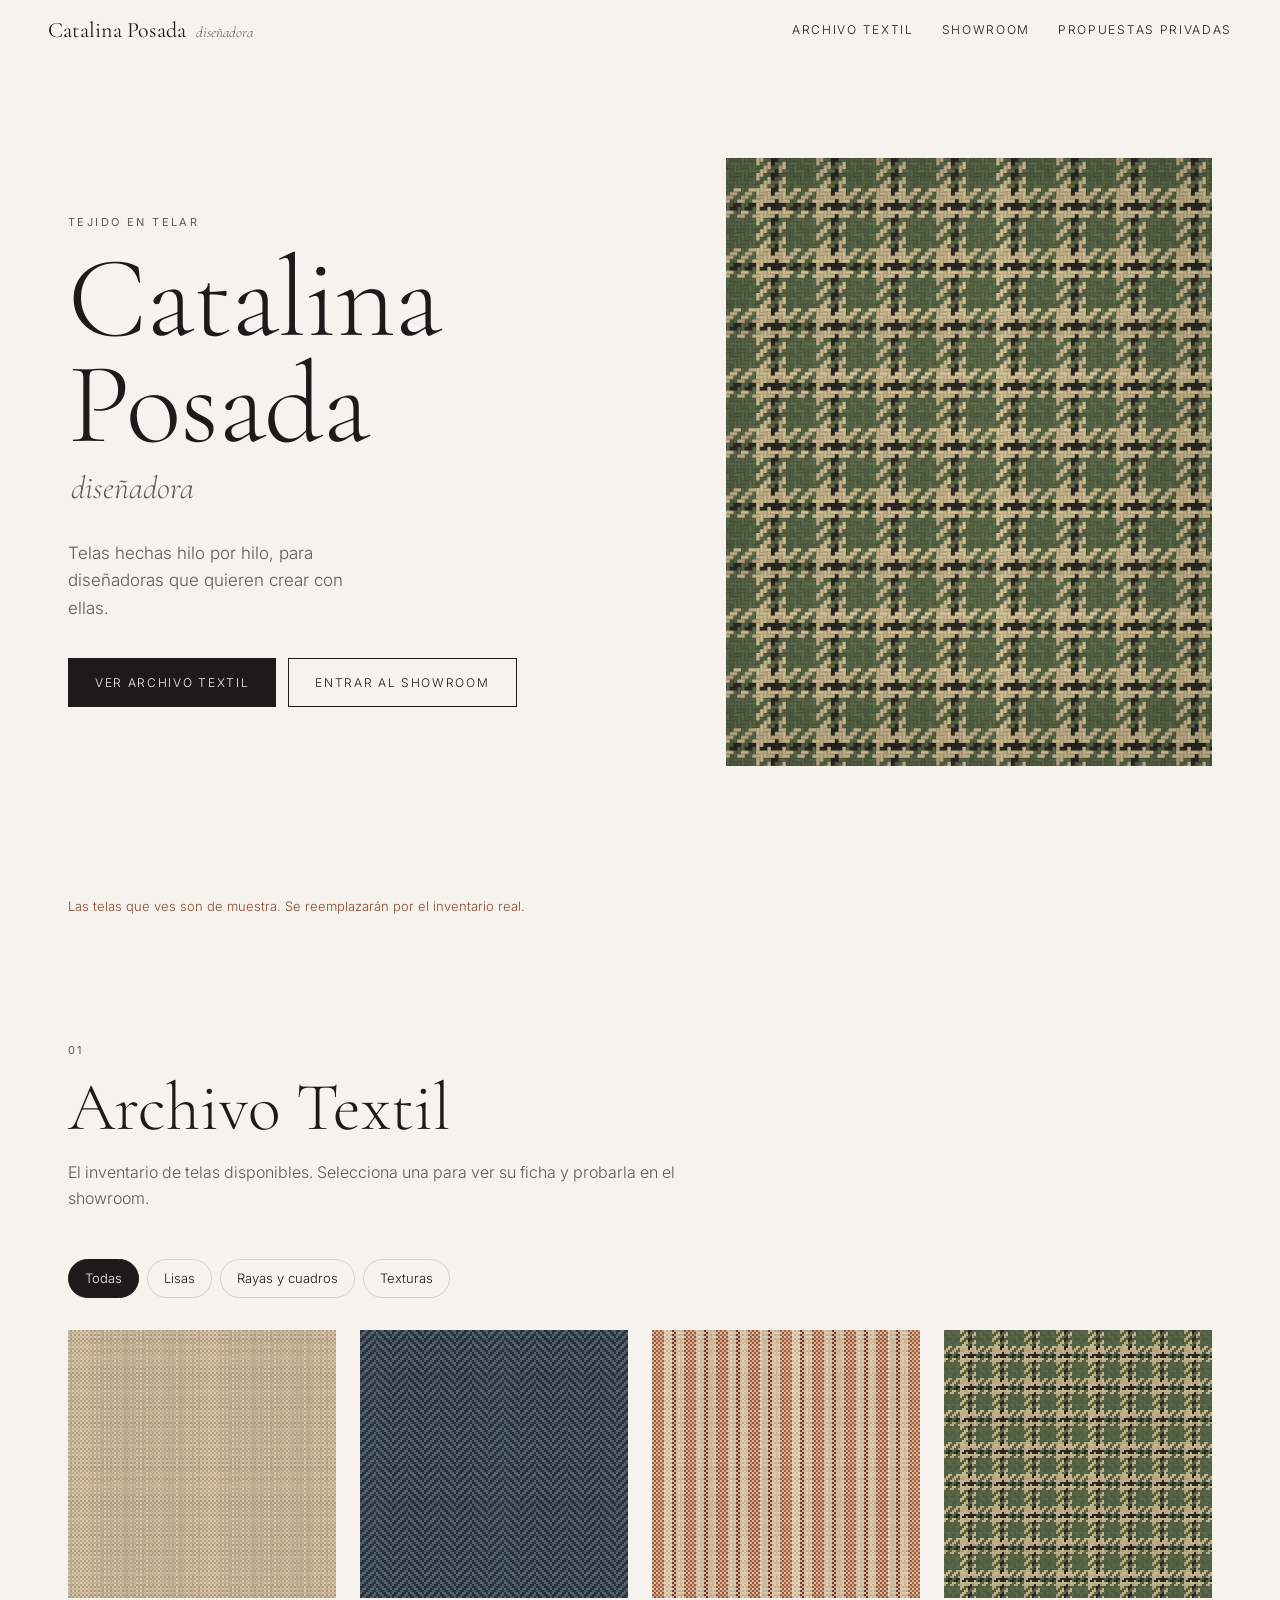
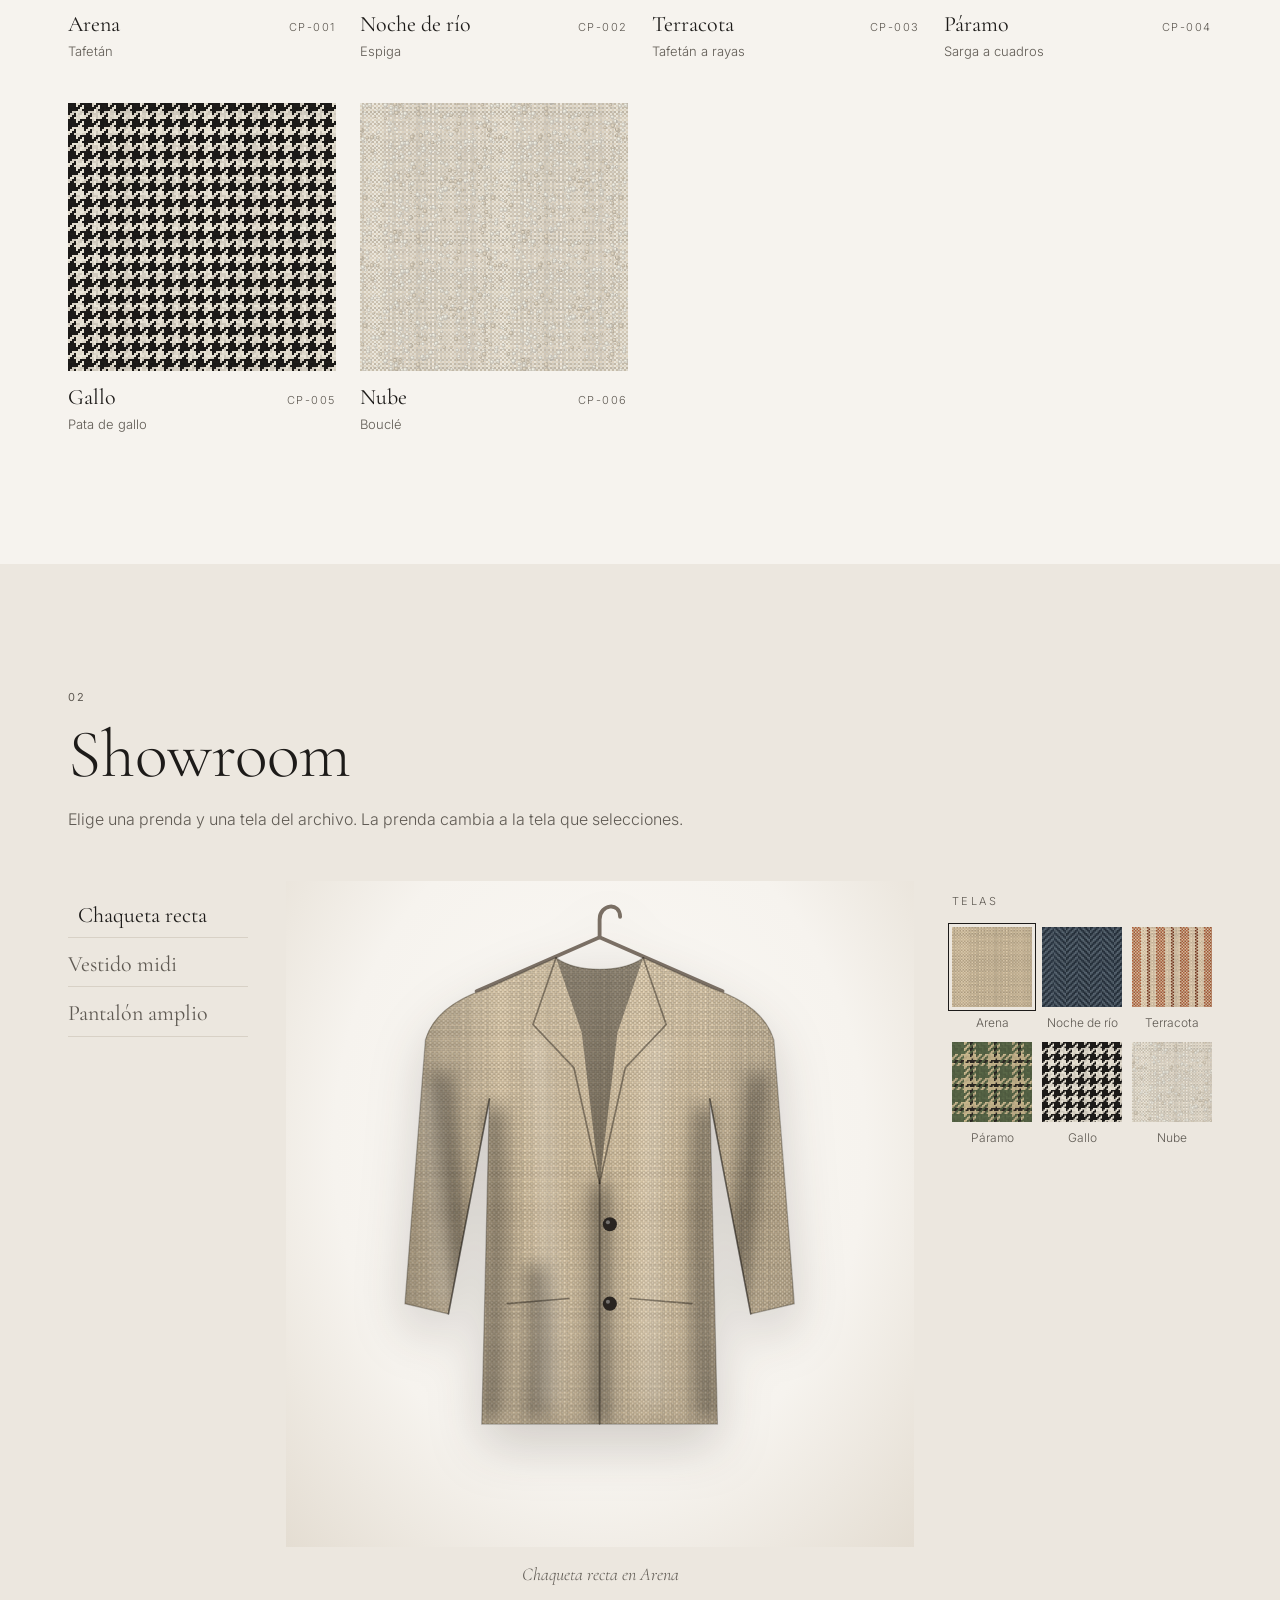
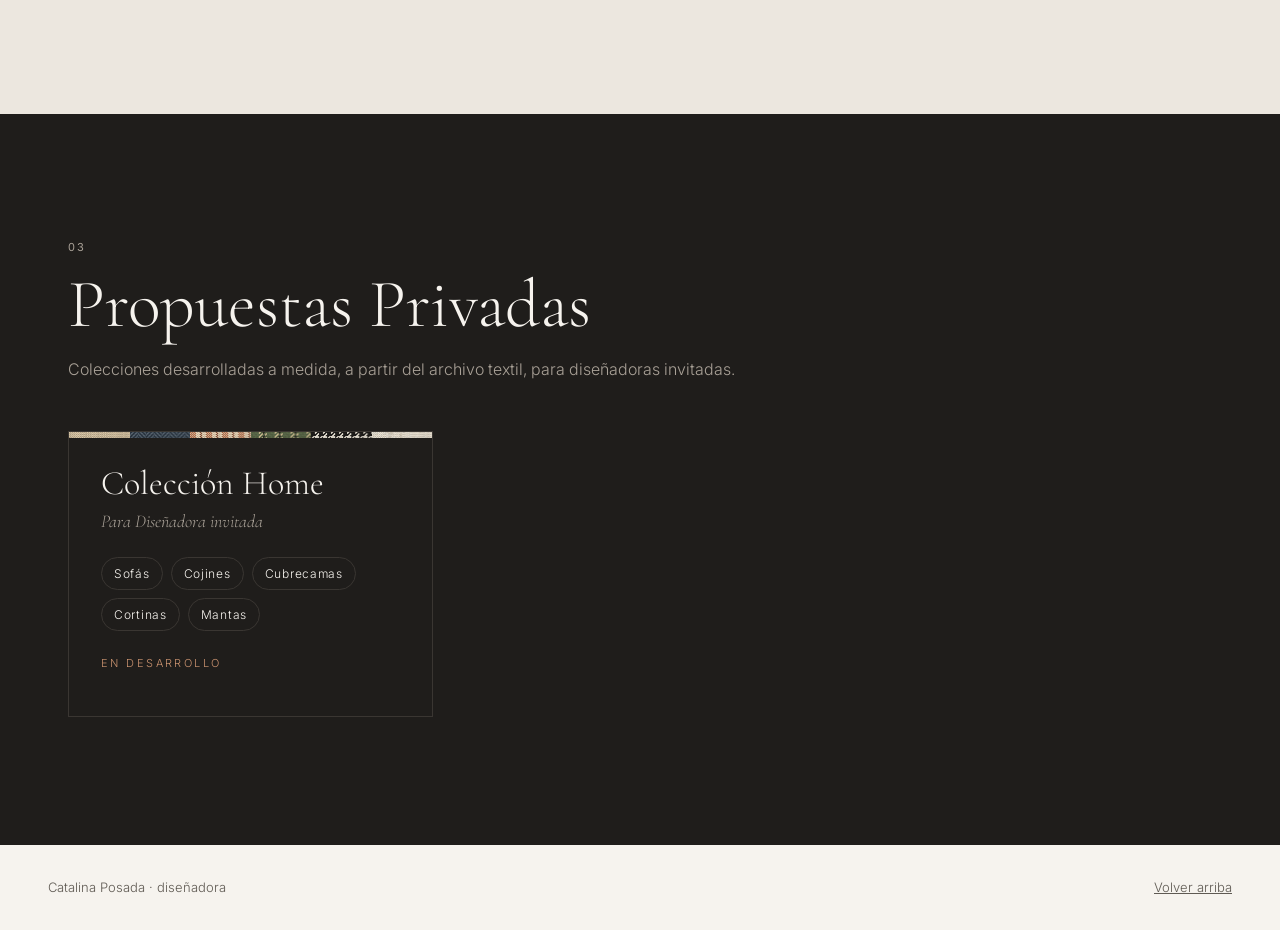
==== catalina-posada/index.html @ b1c2576d "Add Catalina Posada mini site: textile archive, showroom, private proposals Static site published on" ====
<!doctype html>
<html lang="es">
<head>
  <meta charset="utf-8">
  <meta name="viewport" content="width=device-width, initial-scale=1">
  <title>Catalina Posada · diseñadora</title>
  <meta name="description" content="Catalina Posada, diseñadora. Telas tejidas en telar: archivo textil, showroom y propuestas privadas.">
  <link rel="preconnect" href="https://fonts.googleapis.com">
  <link rel="preconnect" href="https://fonts.gstatic.com" crossorigin>
  <link href="https://fonts.googleapis.com/css2?family=Cormorant+Garamond:ital,wght@0,300;0,400;0,500;1,300;1,400&family=Inter:wght@300;400;500&display=swap" rel="stylesheet">
  <link rel="stylesheet" href="css/styles.css">
</head>
<body>

  <header class="top">
    <a class="marca" href="#inicio" aria-label="Catalina Posada, inicio">
      <span class="marca-nombre">Catalina Posada</span>
      <span class="marca-rol">diseñadora</span>
    </a>
    <nav class="menu" aria-label="Secciones">
      <a href="#archivo">Archivo Textil</a>
      <a href="#showroom">Showroom</a>
      <a href="#propuestas">Propuestas Privadas</a>
    </nav>
  </header>

  <main>
    <section id="inicio" class="hero">
      <div class="hero-texto">
        <p class="eyebrow">Tejido en telar</p>
        <h1>Catalina Posada</h1>
        <p class="hero-rol">diseñadora</p>
        <p class="hero-lead">Telas hechas hilo por hilo, para diseñadoras que quieren crear con ellas.</p>
        <div class="hero-acciones">
          <a class="btn" href="#archivo">Ver Archivo Textil</a>
          <a class="btn btn-linea" href="#showroom">Entrar al Showroom</a>
        </div>
      </div>
      <div class="hero-tela" aria-hidden="true"></div>
    </section>

    <div class="aviso" id="aviso-muestra" hidden>
      Las telas que ves son de muestra. Se reemplazarán por el inventario real.
    </div>

    <section id="archivo" class="seccion">
      <div class="seccion-cabecera revelar">
        <p class="eyebrow">01</p>
        <h2>Archivo Textil</h2>
        <p class="seccion-intro">El inventario de telas disponibles. Selecciona una para ver su ficha y probarla en el showroom.</p>
      </div>
      <div class="filtros" role="group" aria-label="Filtrar telas" id="filtros"></div>
      <ul class="grid-telas" id="grid-telas"></ul>
    </section>

    <section id="showroom" class="seccion showroom">
      <div class="seccion-cabecera revelar">
        <p class="eyebrow">02</p>
        <h2>Showroom</h2>
        <p class="seccion-intro">Elige una prenda y una tela del archivo. La prenda cambia a la tela que selecciones.</p>
      </div>
      <div class="sala">
        <div class="sala-prendas" role="tablist" aria-label="Prendas" id="sala-prendas"></div>
        <figure class="sala-escenario">
          <div class="escenario" id="escenario"></div>
          <figcaption id="escenario-pie"></figcaption>
        </figure>
        <div class="sala-telas">
          <p class="sala-titulo">Telas</p>
          <div class="muestrario" role="radiogroup" aria-label="Telas" id="muestrario"></div>
        </div>
      </div>
    </section>

    <section id="propuestas" class="seccion propuestas">
      <div class="seccion-cabecera revelar">
        <p class="eyebrow">03</p>
        <h2>Propuestas Privadas</h2>
        <p class="seccion-intro">Colecciones desarrolladas a medida, a partir del archivo textil, para diseñadoras invitadas.</p>
      </div>
      <div class="grid-propuestas" id="grid-propuestas"></div>
    </section>
  </main>

  <footer class="pie">
    <span>Catalina Posada · diseñadora</span>
    <a href="#inicio">Volver arriba</a>
  </footer>

  <dialog class="ficha" id="ficha" aria-labelledby="ficha-nombre">
    <button class="ficha-cerrar" type="button" aria-label="Cerrar">&times;</button>
    <div class="ficha-tela" id="ficha-tela"></div>
    <div class="ficha-datos">
      <p class="eyebrow" id="ficha-ref"></p>
      <h3 id="ficha-nombre"></h3>
      <dl id="ficha-lista"></dl>
      <button class="btn" type="button" id="ficha-probar">Probar en el showroom</button>
    </div>
  </dialog>

  <script src="js/data.js"></script>
  <script src="js/textures.js"></script>
  <script src="js/garments.js"></script>
  <script src="js/app.js"></script>
</body>
</html>
---- catalina-posada/css/styles.css ----
:root {
  --papel: #f6f3ee;
  --papel-2: #ece7df;
  --tinta: #1d1b19;
  --tinta-2: #5f5a53;
  --linea: #d8d1c6;
  --acento: #8a4b2f;
  --noche: #1f1d1b;
  --serif: "Cormorant Garamond", Georgia, serif;
  --sans: "Inter", system-ui, -apple-system, sans-serif;
  --ancho: 1240px;
  --gutter: clamp(16px, 4vw, 48px);
  --ease: cubic-bezier(.2, .7, .2, 1);
}

* { box-sizing: border-box; }
html { scroll-behavior: smooth; scroll-padding-top: 72px; }
body {
  margin: 0;
  background: var(--papel);
  color: var(--tinta);
  font: 300 16px/1.6 var(--sans);
  -webkit-font-smoothing: antialiased;
}
img { max-width: 100%; display: block; }
a { color: inherit; }
button { font: inherit; color: inherit; }

.eyebrow {
  font: 400 11px/1 var(--sans);
  letter-spacing: .22em;
  text-transform: uppercase;
  color: var(--tinta-2);
  margin: 0 0 18px;
}

/* Cabecera */
.top {
  position: sticky; top: 0; z-index: 20;
  display: flex; align-items: center; justify-content: space-between; gap: 24px;
  padding: 16px var(--gutter);
  background: color-mix(in srgb, var(--papel) 88%, transparent);
  backdrop-filter: blur(10px);
  border-bottom: 1px solid transparent;
  transition: border-color .3s;
}
.top.con-borde { border-bottom-color: var(--linea); }
.marca { text-decoration: none; display: flex; align-items: baseline; gap: 10px; }
.marca-nombre { font: 400 22px/1 var(--serif); letter-spacing: .01em; }
.marca-rol { font: italic 300 15px/1 var(--serif); color: var(--tinta-2); }
.menu { display: flex; gap: 28px; }
.menu a {
  text-decoration: none; font-size: 12px; letter-spacing: .14em; text-transform: uppercase;
  position: relative; padding: 4px 0;
}
.menu a::after {
  content: ""; position: absolute; left: 0; right: 100%; bottom: 0; height: 1px;
  background: currentColor; transition: right .35s var(--ease);
}
.menu a:hover::after, .menu a.activo::after { right: 0; }

/* Portada */
.hero {
  max-width: var(--ancho); margin: 0 auto;
  min-height: calc(100vh - 64px);
  display: grid; grid-template-columns: 1.1fr .9fr; gap: clamp(24px, 5vw, 80px);
  align-items: center;
  padding: 48px var(--gutter) 80px;
}
.hero h1 {
  font: 300 clamp(56px, 9vw, 128px)/.92 var(--serif);
  letter-spacing: -.01em;
  margin: 0;
}
.hero-rol {
  font: italic 300 clamp(22px, 2.6vw, 32px)/1 var(--serif);
  color: var(--tinta-2);
  margin: 14px 0 0 .1em;
}
.hero-lead { max-width: 30ch; margin: 36px 0 0; color: var(--tinta-2); font-size: 17px; }
.hero-acciones { display: flex; flex-wrap: wrap; gap: 12px; margin-top: 36px; }
.hero-tela {
  aspect-ratio: 4 / 5; width: 100%;
  background-size: 240px; background-repeat: repeat;
  animation: deslizar 60s linear infinite;
  box-shadow: inset 0 0 120px rgba(0,0,0,.18);
}
@keyframes deslizar { to { background-position: 240px 960px; } }

.btn {
  display: inline-flex; align-items: center; justify-content: center;
  padding: 14px 26px; border: 1px solid var(--tinta); background: var(--tinta); color: var(--papel);
  font-size: 12px; letter-spacing: .14em; text-transform: uppercase; text-decoration: none;
  cursor: pointer; transition: background .25s, color .25s;
}
.btn:hover { background: transparent; color: var(--tinta); }
.btn-linea { background: transparent; color: var(--tinta); }
.btn-linea:hover { background: var(--tinta); color: var(--papel); }

.aviso {
  max-width: var(--ancho); margin: 0 auto; padding: 0 var(--gutter);
  font-size: 13px; color: var(--acento);
}

/* Secciones */
.seccion { max-width: var(--ancho); margin: 0 auto; padding: clamp(72px, 10vw, 128px) var(--gutter); }
.seccion-cabecera { max-width: 620px; margin-bottom: 48px; }
.seccion h2 { font: 300 clamp(40px, 5.5vw, 68px)/1 var(--serif); margin: 0; }
.seccion-intro { color: var(--tinta-2); margin: 18px 0 0; }

/* Archivo textil */
.filtros { display: flex; flex-wrap: wrap; gap: 8px; margin-bottom: 32px; }
.chip {
  border: 1px solid var(--linea); background: transparent; padding: 8px 16px; border-radius: 999px;
  font-size: 13px; cursor: pointer; transition: border-color .2s, background .2s, color .2s;
}
.chip:hover { border-color: var(--tinta); }
.chip[aria-pressed="true"] { background: var(--tinta); border-color: var(--tinta); color: var(--papel); }

.grid-telas {
  list-style: none; margin: 0; padding: 0;
  display: grid; grid-template-columns: repeat(auto-fill, minmax(220px, 1fr)); gap: 40px 24px;
}
.tela-card { cursor: pointer; background: none; border: 0; padding: 0; text-align: left; width: 100%; }
.tela-muestra {
  aspect-ratio: 1; overflow: hidden; position: relative; background: var(--papel-2);
}
.tela-muestra span {
  position: absolute; inset: 0; background-size: 128px; background-repeat: repeat;
  transition: transform .9s var(--ease);
}
.tela-card:hover .tela-muestra span, .tela-card:focus-visible .tela-muestra span { transform: scale(1.12); }
.tela-info { display: flex; justify-content: space-between; align-items: baseline; margin-top: 14px; gap: 8px; }
.tela-nombre { font: 400 22px/1.1 var(--serif); }
.tela-ref { font-size: 11px; letter-spacing: .14em; color: var(--tinta-2); }
.tela-ligamento { font-size: 13px; color: var(--tinta-2); margin-top: 4px; }
.grid-telas li { transition: opacity .35s, transform .35s var(--ease); }
.grid-telas li.oculta { display: none; }

/* Showroom */
.showroom { max-width: none; background: var(--papel-2); }
.showroom > * { max-width: calc(var(--ancho) - 2 * var(--gutter)); margin-left: auto; margin-right: auto; }
.sala {
  display: grid; grid-template-columns: 180px 1fr 260px; gap: clamp(20px, 3vw, 48px); align-items: start;
}
.sala-prendas { display: flex; flex-direction: column; gap: 4px; padding-top: 12px; }
.prenda-tab {
  background: none; border: 0; text-align: left; cursor: pointer; padding: 10px 0;
  font: 400 22px/1.1 var(--serif); color: var(--tinta-2); transition: color .2s, padding .3s var(--ease);
  border-bottom: 1px solid var(--linea);
}
.prenda-tab:hover { color: var(--tinta); }
.prenda-tab[aria-selected="true"] { color: var(--tinta); padding-left: 10px; }

.sala-escenario { margin: 0; }
.escenario {
  position: relative; aspect-ratio: 400 / 520; width: 100%; max-height: 74vh;
  margin: 0 auto;
  background: radial-gradient(ellipse at 50% 40%, #fbf9f5 0%, var(--papel) 60%, #e4ddd2 100%);
}
.escenario > svg, .escenario > img {
  position: absolute; inset: 0; width: 100%; height: 100%; object-fit: contain;
  transition: opacity .45s var(--ease);
}
.escenario > .saliendo { opacity: 0; }
.sala-escenario figcaption { text-align: center; margin-top: 16px; font: italic 300 18px/1.3 var(--serif); color: var(--tinta-2); }

.sala-titulo { font-size: 11px; letter-spacing: .22em; text-transform: uppercase; color: var(--tinta-2); margin: 12px 0 16px; }
.muestrario { display: grid; grid-template-columns: repeat(3, 1fr); gap: 10px; }
.swatch {
  aspect-ratio: 1; border: 0; padding: 0; cursor: pointer; position: relative;
  background-size: 96px; outline: 1px solid transparent; outline-offset: 3px;
  transition: outline-color .2s, transform .2s var(--ease);
}
.swatch:hover { transform: translateY(-2px); }
.swatch[aria-checked="true"] { outline-color: var(--tinta); }
.swatch-nombre { display: block; font-size: 12px; margin-top: 6px; text-align: center; color: var(--tinta-2); }
.swatch-celda { display: flex; flex-direction: column; }

/* Propuestas */
.propuestas { max-width: none; background: var(--noche); color: var(--papel); }
.propuestas > * { max-width: calc(var(--ancho) - 2 * var(--gutter)); margin-left: auto; margin-right: auto; }
.propuestas .eyebrow, .propuestas .seccion-intro { color: #a9a197; }
.grid-propuestas { display: grid; grid-template-columns: repeat(auto-fill, minmax(320px, 1fr)); gap: 24px; }
.propuesta {
  border: 1px solid #3a3632; padding: 32px; position: relative; overflow: hidden;
}
.propuesta-banda { height: 6px; display: flex; margin: -32px -32px 28px; }
.propuesta-banda span { flex: 1; background-size: 64px; }
.propuesta h3 { font: 300 34px/1.05 var(--serif); margin: 0; }
.propuesta-para { font: italic 300 18px/1.3 var(--serif); color: #a9a197; margin: 8px 0 24px; }
.propuesta ul { list-style: none; padding: 0; margin: 0 0 24px; display: flex; flex-wrap: wrap; gap: 8px; }
.propuesta li { border: 1px solid #3a3632; padding: 6px 12px; font-size: 12px; letter-spacing: .06em; border-radius: 999px; }
.propuesta-estado { font-size: 11px; letter-spacing: .22em; text-transform: uppercase; color: #c9926f; }

/* Ficha de tela */
.ficha {
  border: 0; padding: 0; max-width: 860px; width: calc(100% - 32px);
  background: var(--papel); color: var(--tinta);
  display: none; grid-template-columns: 1fr 1fr;
}
.ficha[open] { display: grid; animation: aparecer .4s var(--ease); }
.ficha::backdrop { background: rgba(29, 27, 25, .55); backdrop-filter: blur(3px); }
.ficha-tela { min-height: 360px; background-size: 160px; }
.ficha-datos { padding: 40px 36px; display: flex; flex-direction: column; }
.ficha h3 { font: 300 44px/1 var(--serif); margin: 0 0 24px; }
.ficha dl { margin: 0 0 32px; display: grid; grid-template-columns: auto 1fr; gap: 10px 20px; font-size: 14px; }
.ficha dt { color: var(--tinta-2); }
.ficha dd { margin: 0; }
.ficha .btn { margin-top: auto; }
.paleta { display: flex; gap: 6px; }
.paleta i { width: 18px; height: 18px; border-radius: 50%; display: block; box-shadow: inset 0 0 0 1px rgba(0,0,0,.08); }
.ficha-cerrar {
  position: absolute; top: 10px; right: 14px; border: 0; background: none; font-size: 28px; line-height: 1;
  cursor: pointer; color: var(--tinta);
}
@keyframes aparecer { from { opacity: 0; transform: translateY(12px); } }

/* Pie */
.pie {
  display: flex; justify-content: space-between; gap: 16px; flex-wrap: wrap;
  padding: 32px var(--gutter); font-size: 13px; color: var(--tinta-2);
}

/* Entrada al hacer scroll */
.revelar { opacity: 0; transform: translateY(24px); transition: opacity .9s var(--ease), transform .9s var(--ease); }
.revelar.visible { opacity: 1; transform: none; }

@media (max-width: 960px) {
  .sala { grid-template-columns: 1fr; }
  .sala-prendas { flex-direction: row; overflow-x: auto; gap: 20px; padding-top: 0; }
  .prenda-tab { white-space: nowrap; border-bottom: 1px solid transparent; font-size: 20px; }
  .prenda-tab[aria-selected="true"] { padding-left: 0; border-bottom-color: var(--tinta); }
  .muestrario { grid-template-columns: repeat(6, 1fr); }
  .escenario { max-height: 64vh; }
}
@media (max-width: 760px) {
  .top { flex-wrap: wrap; gap: 10px; padding-top: 12px; padding-bottom: 12px; }
  .menu { width: 100%; gap: 18px; overflow-x: auto; }
  .menu a { font-size: 11px; white-space: nowrap; }
  .hero { grid-template-columns: 1fr; min-height: auto; padding-top: 32px; }
  .hero-tela { aspect-ratio: 16 / 10; order: -1; }
  .ficha { grid-template-columns: 1fr; }
  .ficha-tela { min-height: 200px; }
  .ficha-datos { padding: 28px 24px; }
  .muestrario { grid-template-columns: repeat(3, 1fr); }
  .grid-telas { grid-template-columns: repeat(2, 1fr); gap: 28px 14px; }
  .tela-nombre { font-size: 19px; }
  .tela-info { flex-direction: column; gap: 2px; }
}
@media (prefers-reduced-motion: reduce) {
  html { scroll-behavior: auto; }
  *, *::before, *::after { animation: none !important; transition: none !important; }
  .revelar { opacity: 1; transform: none; }
}
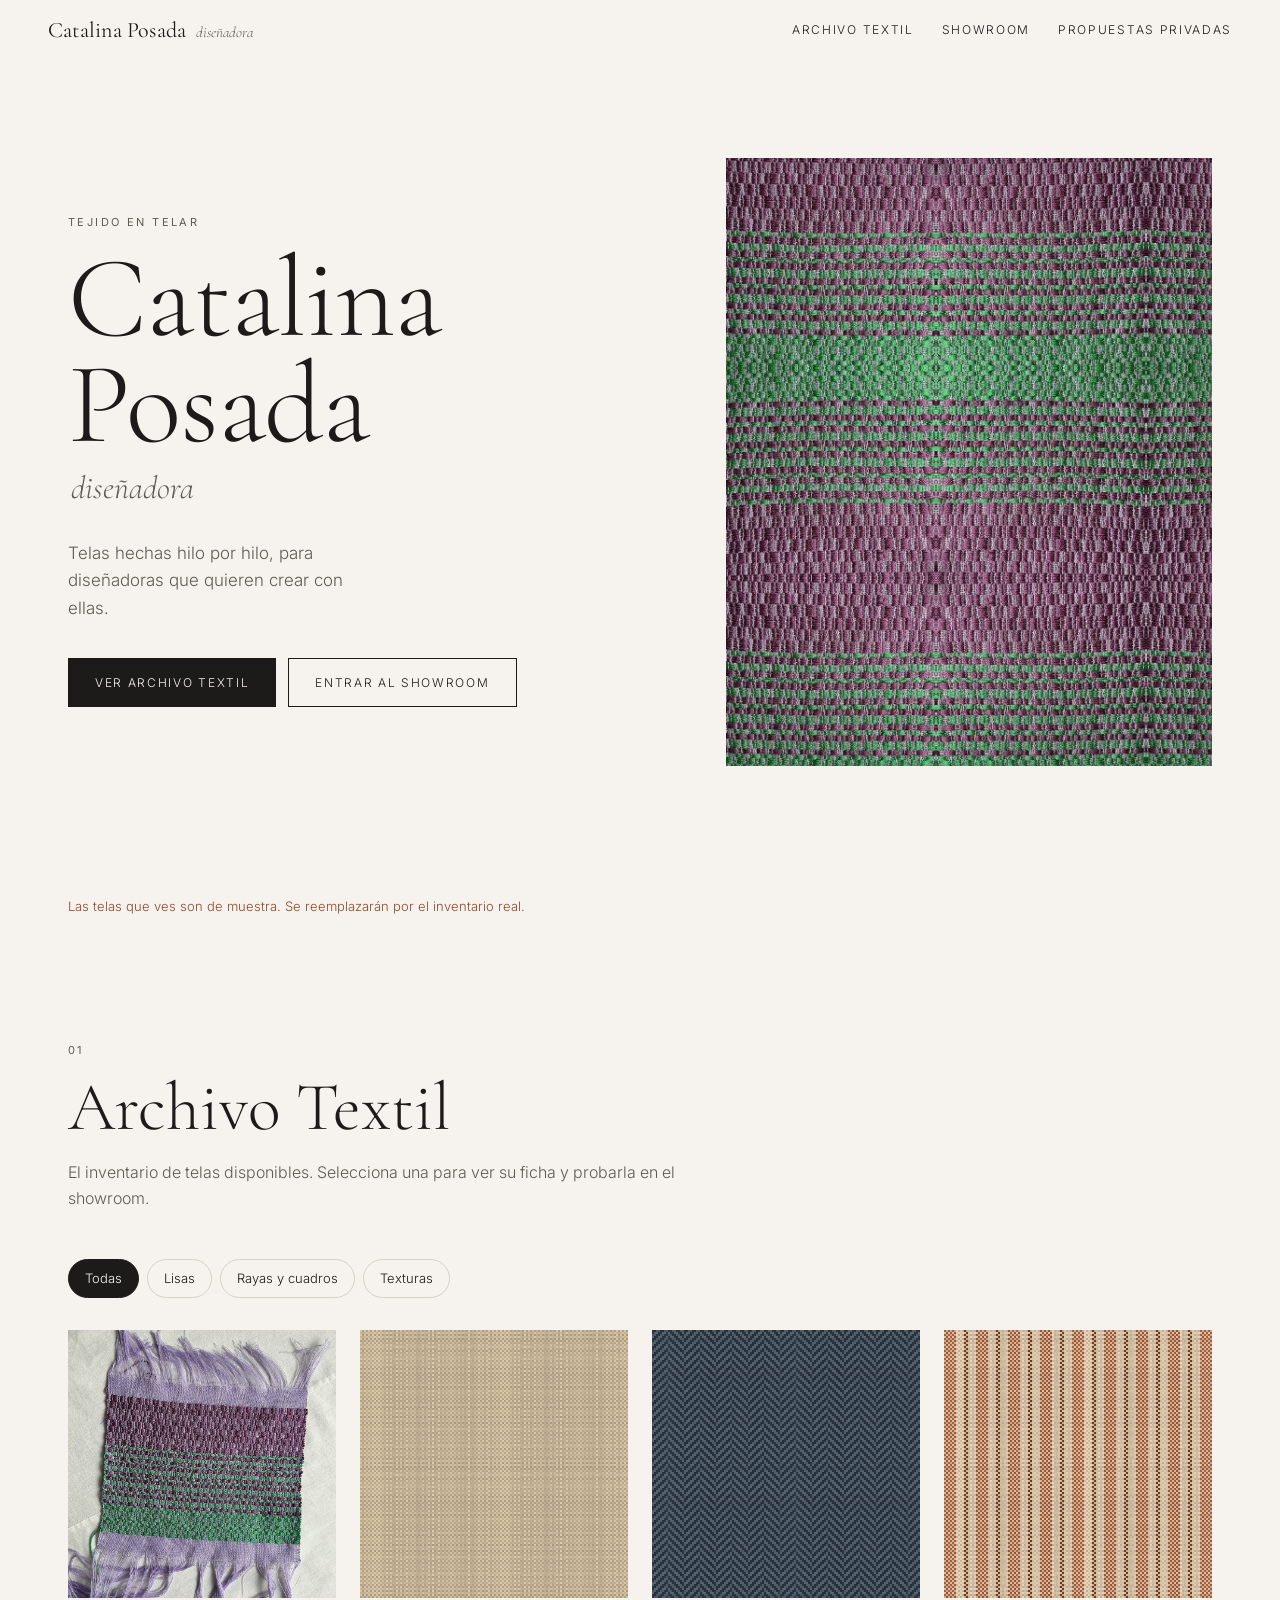
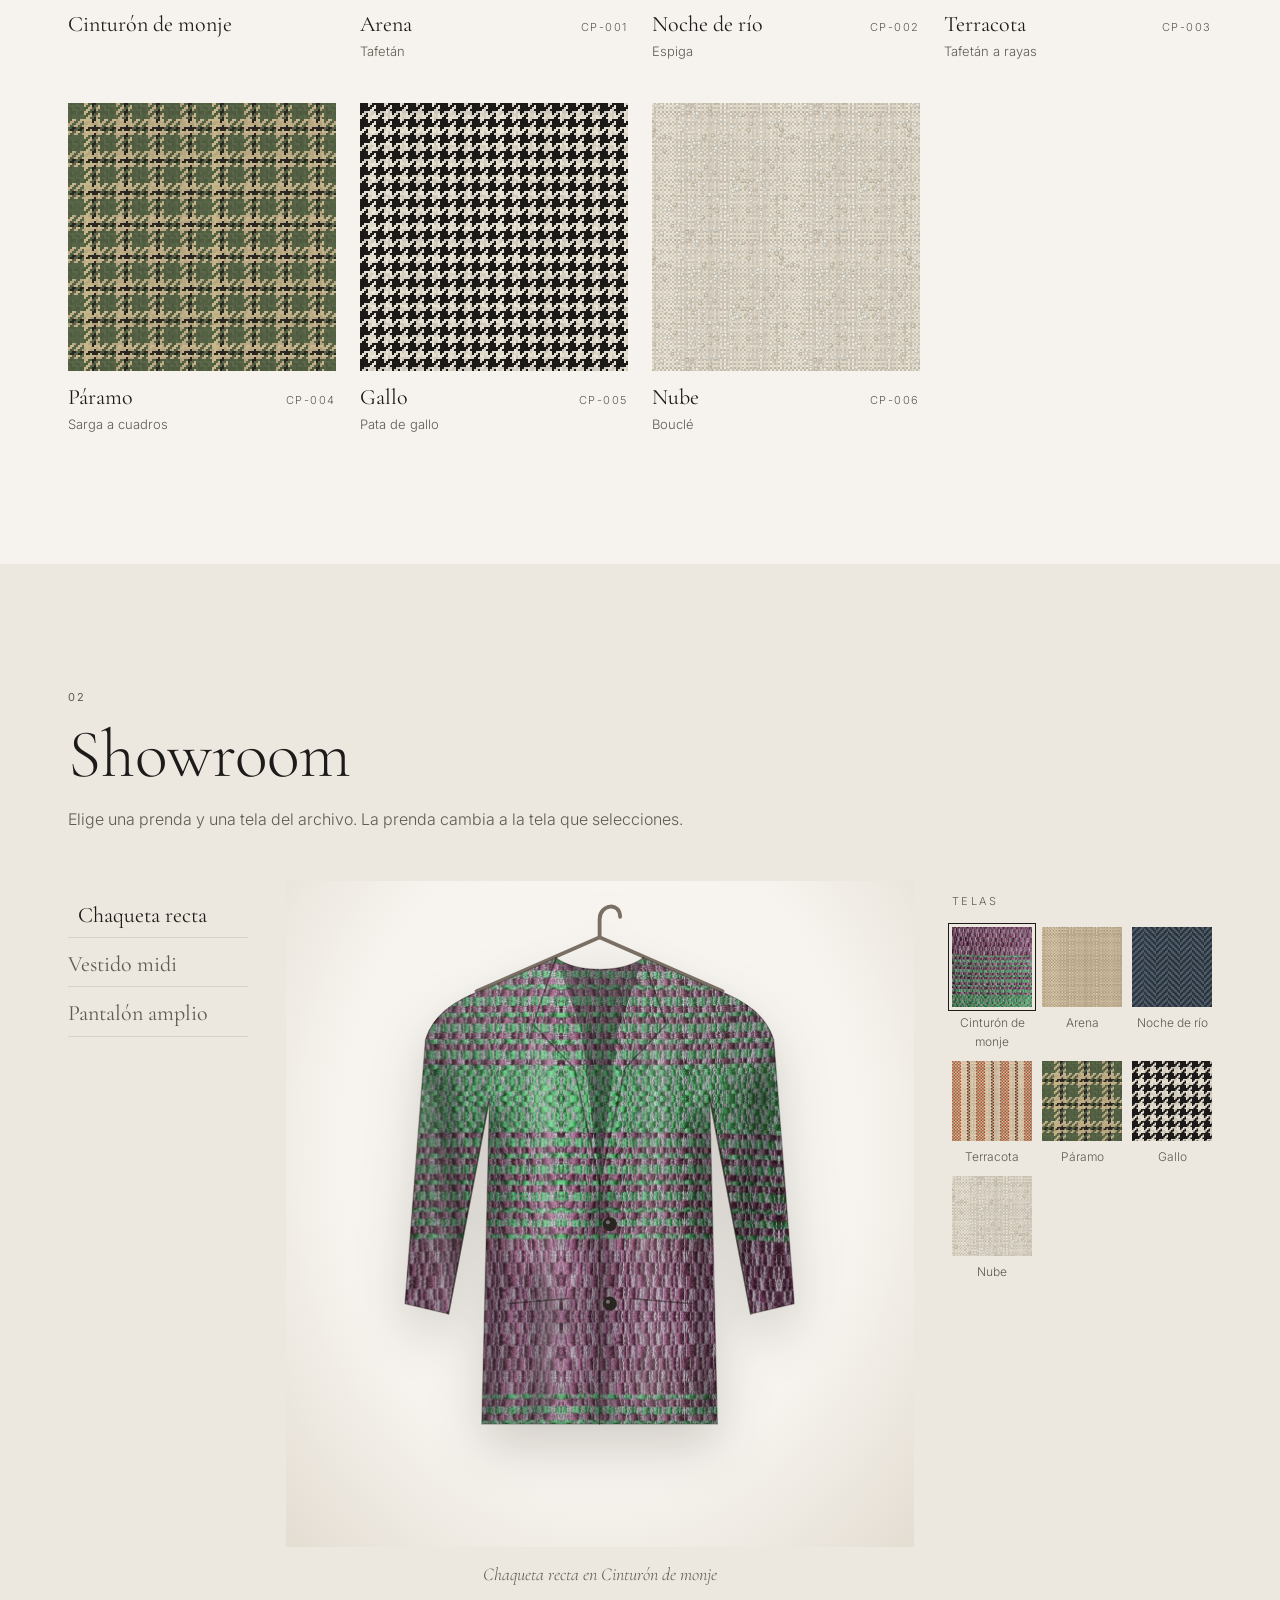
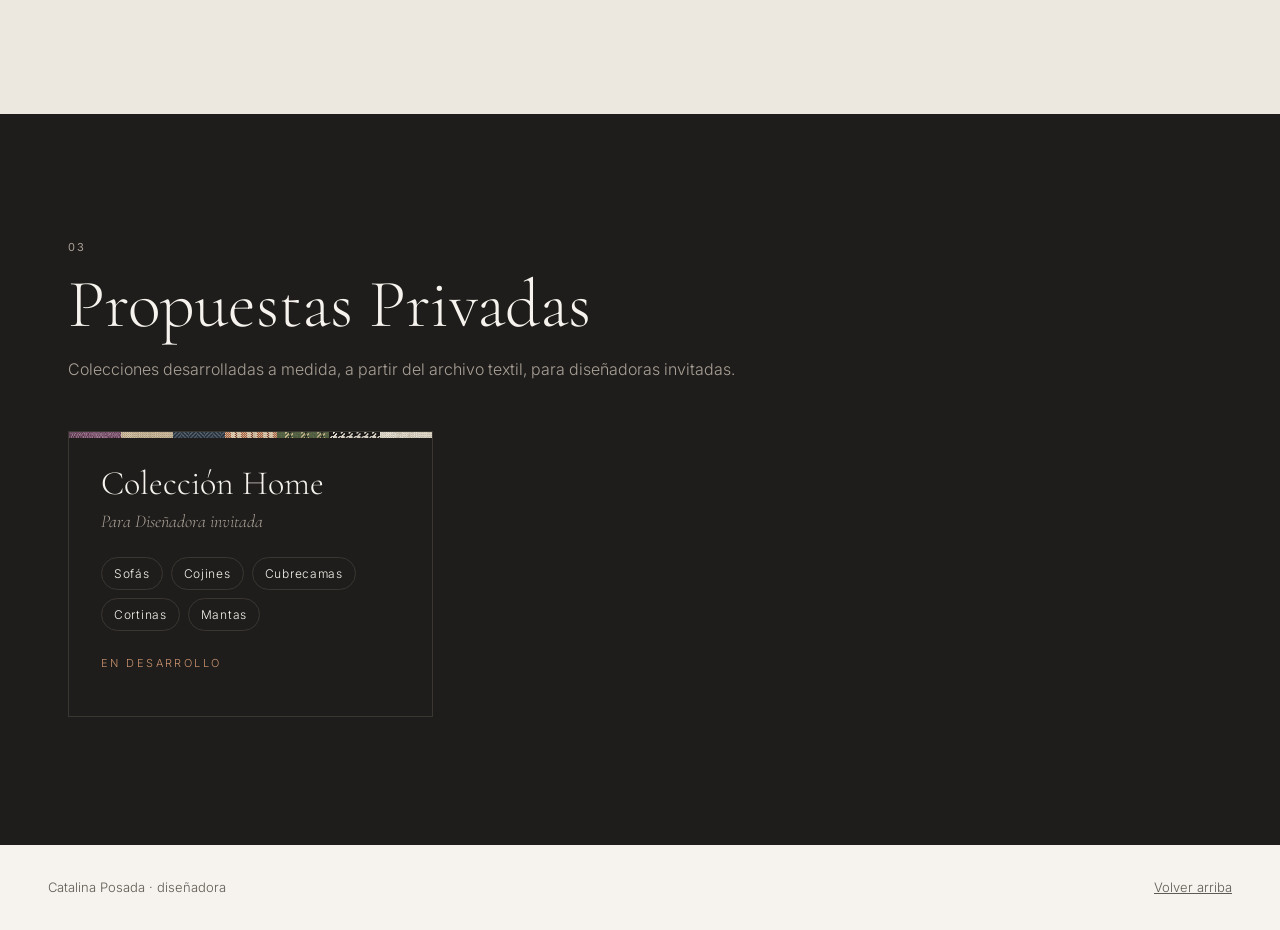
==== commit 2fe3d25b: "Show full-piece and close-up photos for each fabric Cards show the whole sample and reveal the close" ====
--- a/catalina-posada/index.html
+++ b/catalina-posada/index.html
@@ -8,6 +8,7 @@
   <link rel="preconnect" href="https://fonts.googleapis.com">
   <link rel="preconnect" href="https://fonts.gstatic.com" crossorigin>
   <link href="https://fonts.googleapis.com/css2?family=Cormorant+Garamond:ital,wght@0,300;0,400;0,500;1,300;1,400&family=Inter:wght@300;400;500&display=swap" rel="stylesheet">
+  <link rel="icon" href="favicon.svg" type="image/svg+xml">
   <link rel="stylesheet" href="css/styles.css">
 </head>
 <body>
@@ -89,7 +90,10 @@
 
   <dialog class="ficha" id="ficha" aria-labelledby="ficha-nombre">
     <button class="ficha-cerrar" type="button" aria-label="Cerrar">&times;</button>
-    <div class="ficha-tela" id="ficha-tela"></div>
+    <div class="ficha-visor">
+      <div class="ficha-tela" id="ficha-tela"></div>
+      <div class="ficha-vistas" id="ficha-vistas" role="group" aria-label="Vista de la tela" hidden></div>
+    </div>
     <div class="ficha-datos">
       <p class="eyebrow" id="ficha-ref"></p>
       <h3 id="ficha-nombre"></h3>
--- a/catalina-posada/css/styles.css
+++ b/catalina-posada/css/styles.css
@@ -81,11 +81,11 @@
 .hero-acciones { display: flex; flex-wrap: wrap; gap: 12px; margin-top: 36px; }
 .hero-tela {
   aspect-ratio: 4 / 5; width: 100%;
-  background-size: 240px; background-repeat: repeat;
+  background-size: 420px; background-repeat: repeat;
   animation: deslizar 60s linear infinite;
   box-shadow: inset 0 0 120px rgba(0,0,0,.18);
 }
-@keyframes deslizar { to { background-position: 240px 960px; } }
+@keyframes deslizar { to { background-position: 420px 1680px; } }
 
 .btn {
   display: inline-flex; align-items: center; justify-content: center;
@@ -130,6 +130,9 @@
   transition: transform .9s var(--ease);
 }
 .tela-card:hover .tela-muestra span, .tela-card:focus-visible .tela-muestra span { transform: scale(1.12); }
+.tela-muestra .tela-pieza { background-size: cover; background-position: center; transition: opacity .6s var(--ease), transform .9s var(--ease); }
+.tela-card:hover .tela-pieza, .tela-card:focus-visible .tela-pieza { opacity: 0; }
+@media (hover: none) { .tela-card:hover .tela-pieza { opacity: 1; } }
 .tela-info { display: flex; justify-content: space-between; align-items: baseline; margin-top: 14px; gap: 8px; }
 .tela-nombre { font: 400 22px/1.1 var(--serif); }
 .tela-ref { font-size: 11px; letter-spacing: .14em; color: var(--tinta-2); }
@@ -201,7 +204,12 @@
 }
 .ficha[open] { display: grid; animation: aparecer .4s var(--ease); }
 .ficha::backdrop { background: rgba(29, 27, 25, .55); backdrop-filter: blur(3px); }
-.ficha-tela { min-height: 360px; background-size: 160px; }
+.ficha-visor { position: relative; display: flex; }
+.ficha-tela { flex: 1; min-height: 480px; background-size: 160px; }
+.ficha-vistas { position: absolute; left: 16px; bottom: 16px; display: flex; gap: 8px; }
+.ficha-vistas[hidden] { display: none; }
+.ficha-vistas .chip { background: rgba(246, 243, 238, .92); border-color: transparent; }
+.ficha-vistas .chip[aria-pressed="true"] { background: var(--tinta); color: var(--papel); }
 .ficha-datos { padding: 40px 36px; display: flex; flex-direction: column; }
 .ficha h3 { font: 300 44px/1 var(--serif); margin: 0 0 24px; }
 .ficha dl { margin: 0 0 32px; display: grid; grid-template-columns: auto 1fr; gap: 10px 20px; font-size: 14px; }
@@ -241,7 +249,7 @@
   .hero { grid-template-columns: 1fr; min-height: auto; padding-top: 32px; }
   .hero-tela { aspect-ratio: 16 / 10; order: -1; }
   .ficha { grid-template-columns: 1fr; }
-  .ficha-tela { min-height: 200px; }
+  .ficha-tela { min-height: 320px; }
   .ficha-datos { padding: 28px 24px; }
   .muestrario { grid-template-columns: repeat(3, 1fr); }
   .grid-telas { grid-template-columns: repeat(2, 1fr); gap: 28px 14px; }
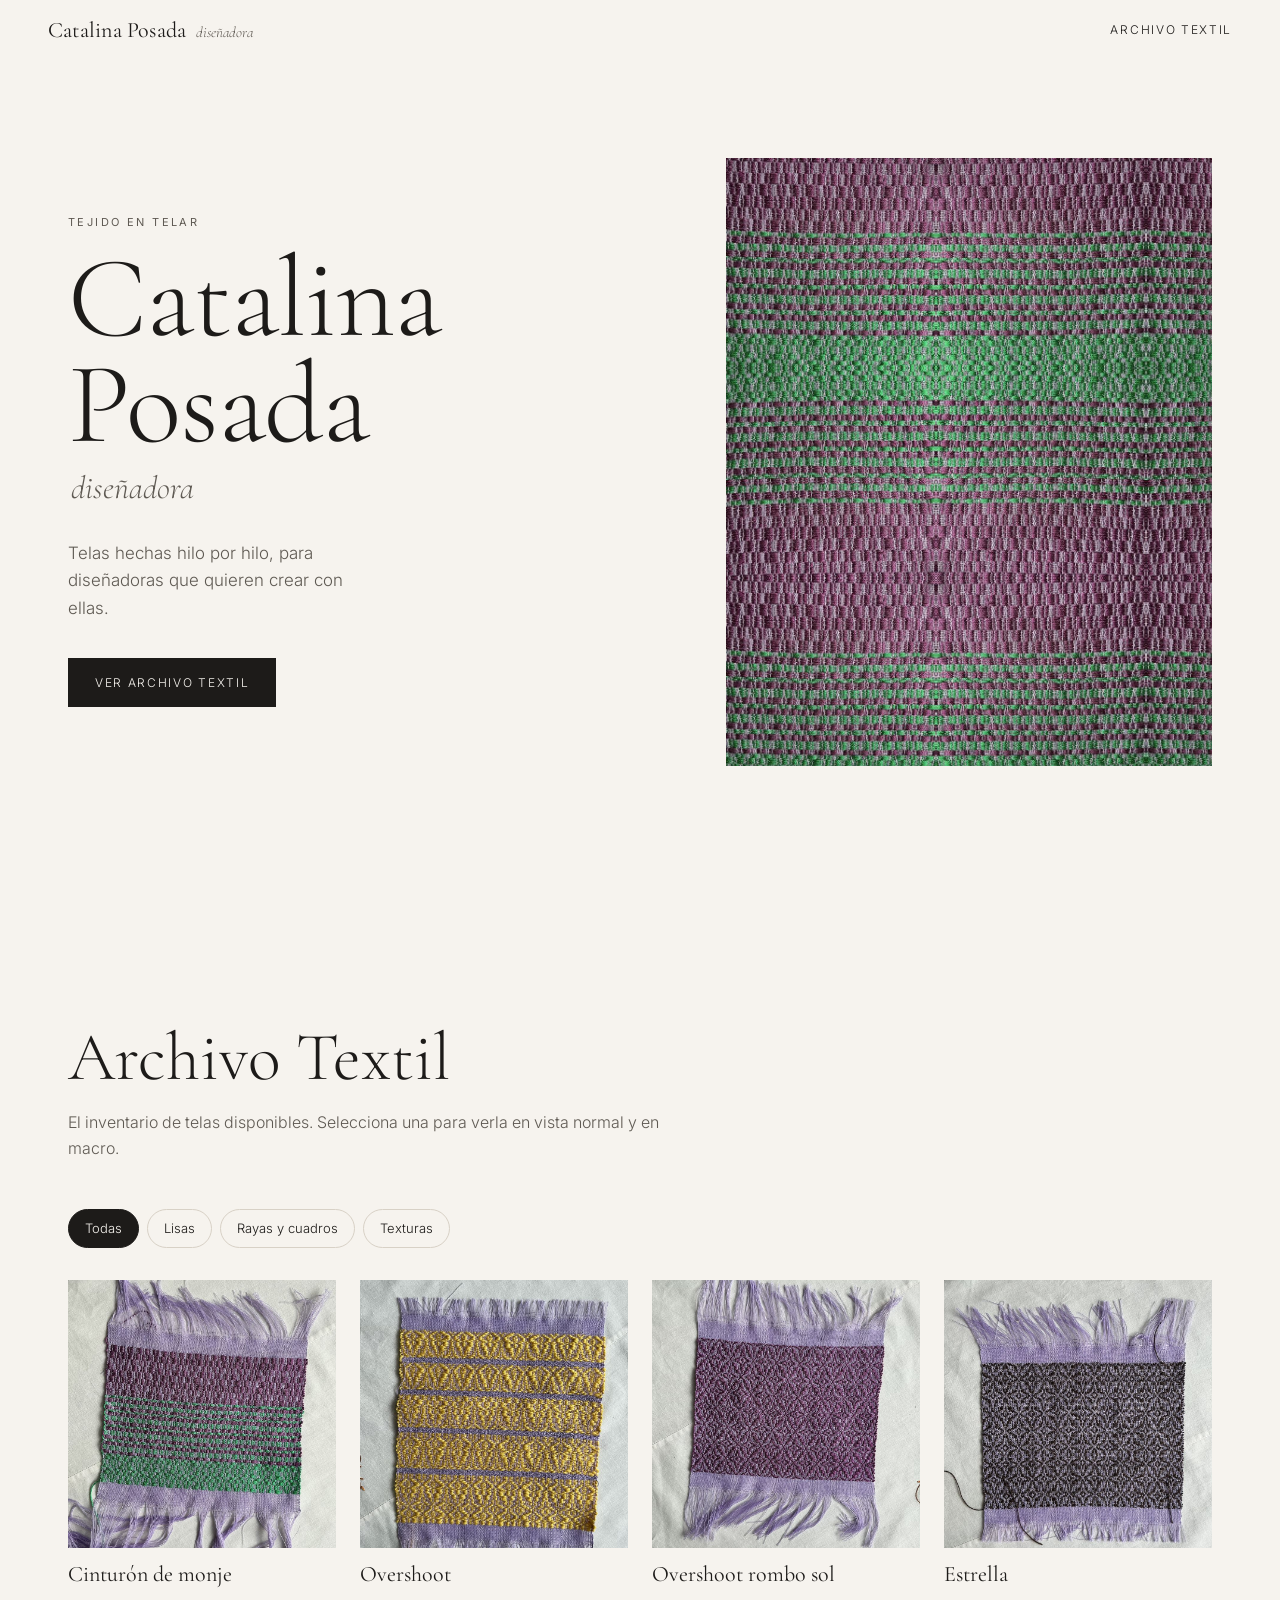
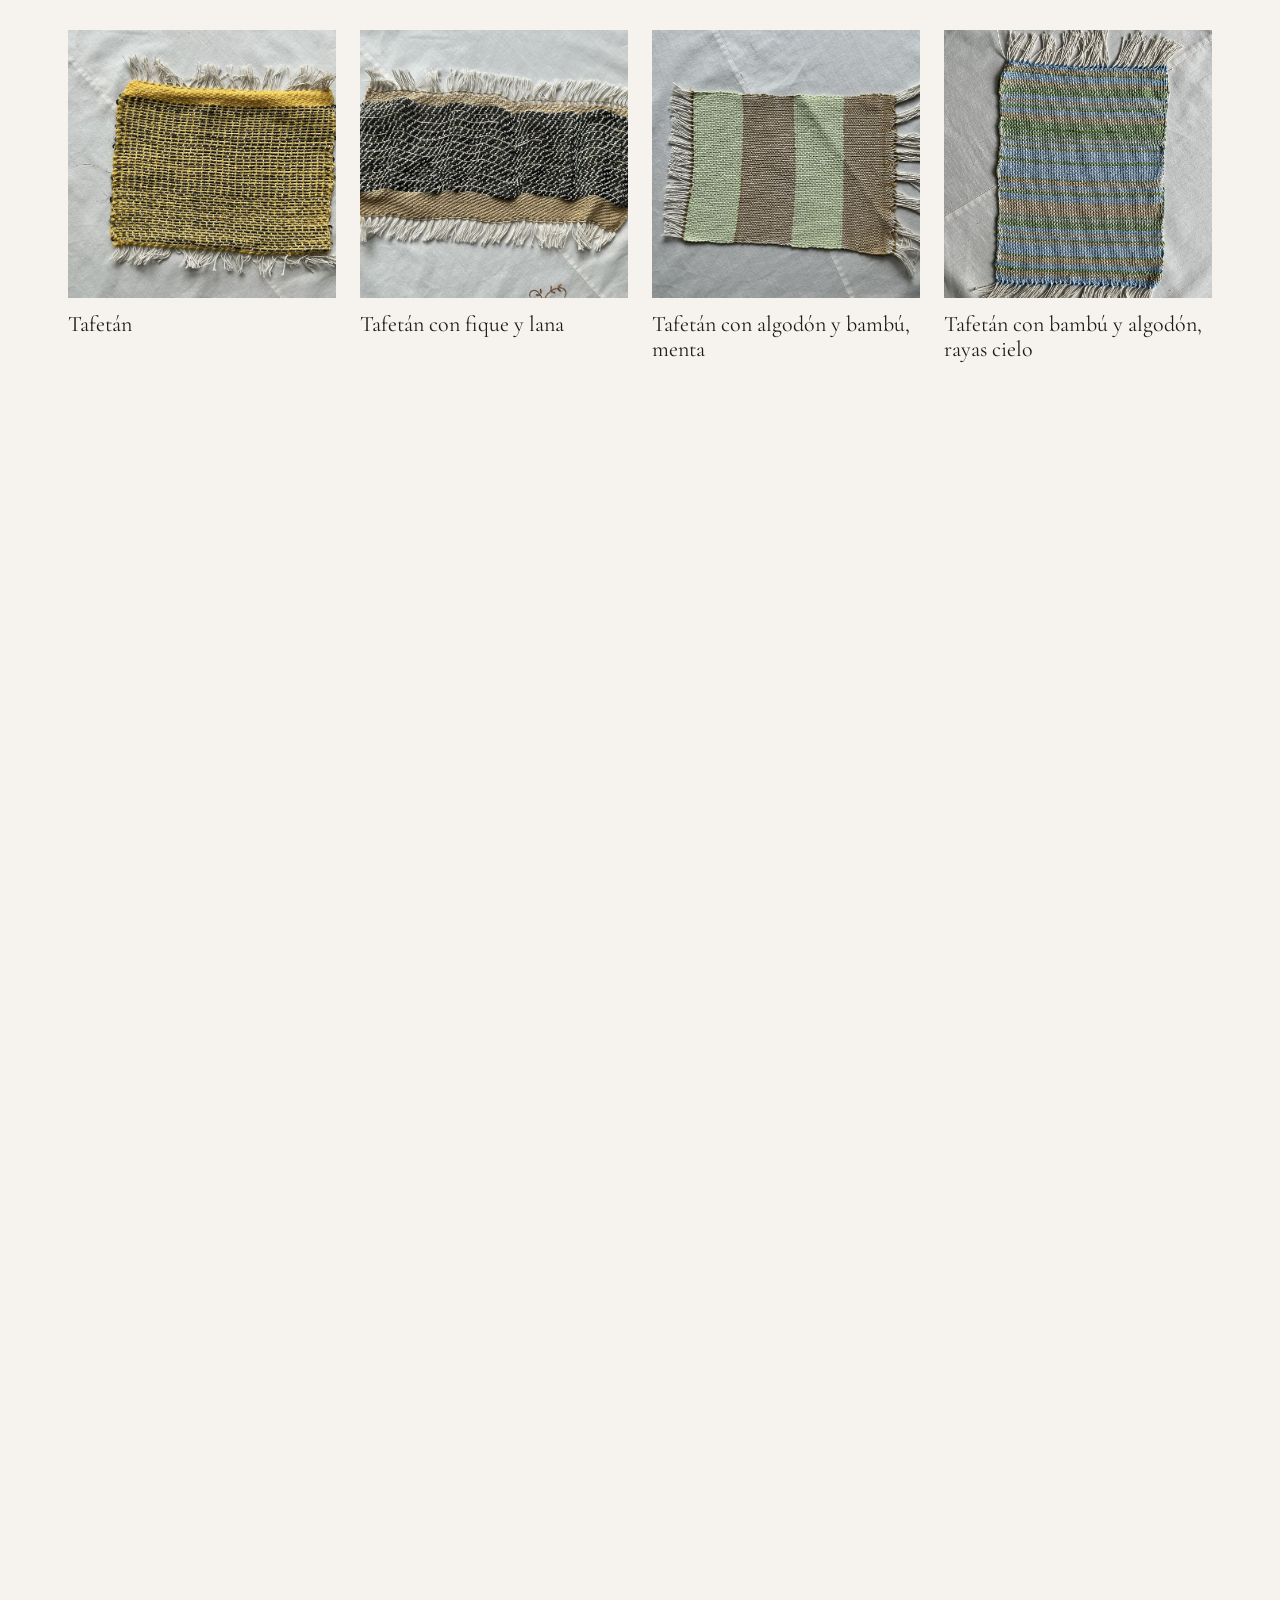
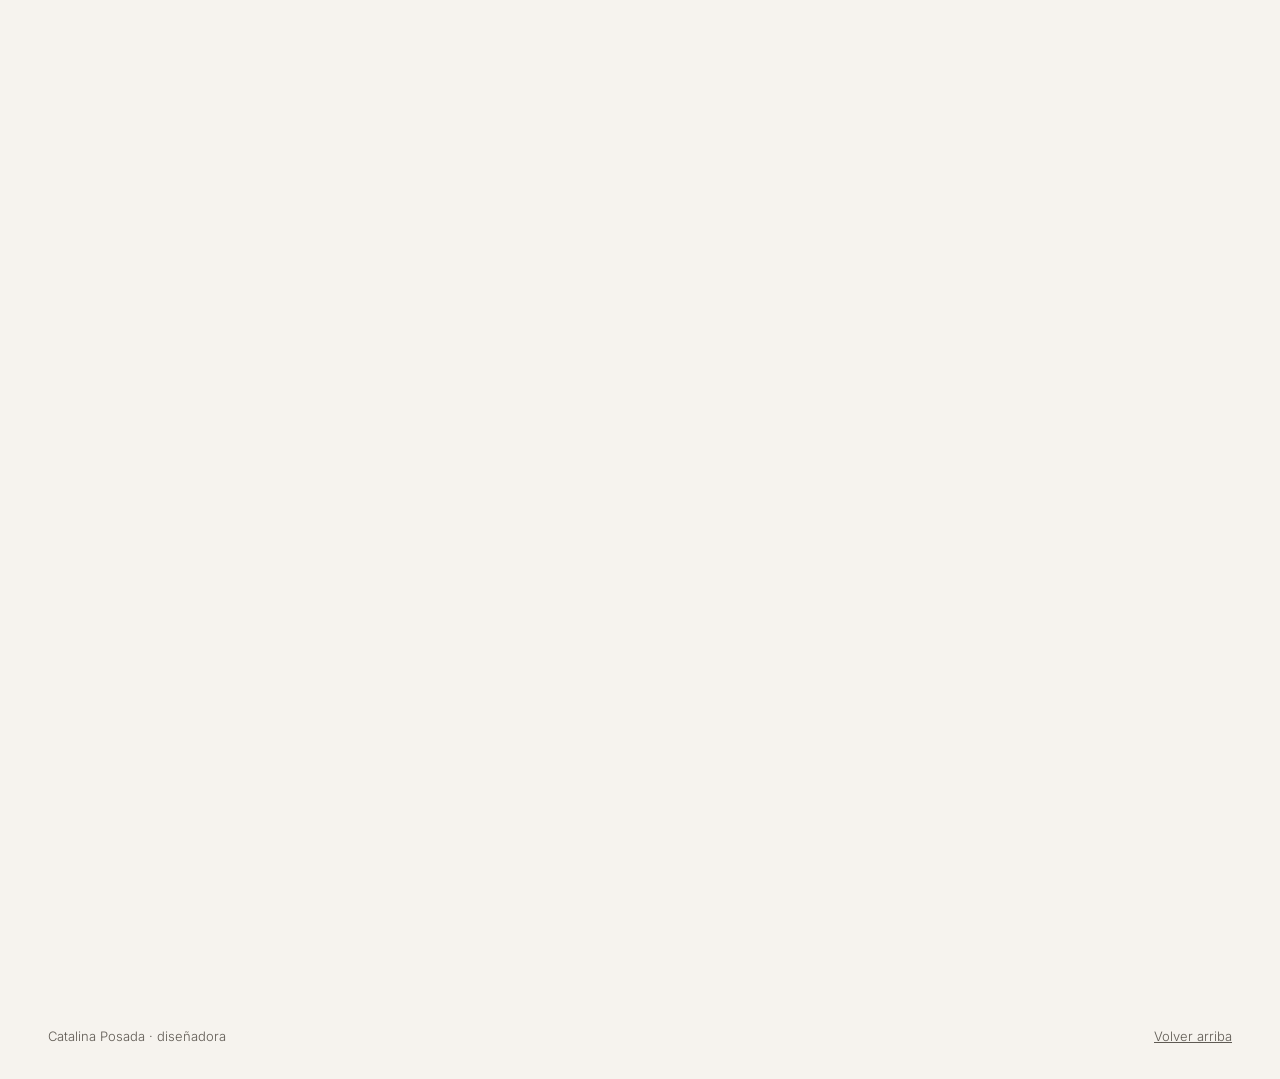
==== commit 799ffb81: "Catalina Posada: keep only the textile archive Remove the showroom (garments, photo-based jacket) an" ====
--- a/catalina-posada/index.html
+++ b/catalina-posada/index.html
@@ -4,7 +4,7 @@
   <meta charset="utf-8">
   <meta name="viewport" content="width=device-width, initial-scale=1">
   <title>Catalina Posada · diseñadora</title>
-  <meta name="description" content="Catalina Posada, diseñadora. Telas tejidas en telar: archivo textil, showroom y propuestas privadas.">
+  <meta name="description" content="Catalina Posada, diseñadora. Telas tejidas en telar: archivo textil con cada tela en vista normal y macro.">
   <link rel="preconnect" href="https://fonts.googleapis.com">
   <link rel="preconnect" href="https://fonts.gstatic.com" crossorigin>
   <link href="https://fonts.googleapis.com/css2?family=Cormorant+Garamond:ital,wght@0,300;0,400;0,500;1,300;1,400&family=Inter:wght@300;400;500&display=swap" rel="stylesheet">
@@ -20,8 +20,6 @@
     </a>
     <nav class="menu" aria-label="Secciones">
       <a href="#archivo">Archivo Textil</a>
-      <a href="#showroom">Showroom</a>
-      <a href="#propuestas">Propuestas Privadas</a>
     </nav>
   </header>
 
@@ -34,53 +32,22 @@
         <p class="hero-lead">Telas hechas hilo por hilo, para diseñadoras que quieren crear con ellas.</p>
         <div class="hero-acciones">
           <a class="btn" href="#archivo">Ver Archivo Textil</a>
-          <a class="btn btn-linea" href="#showroom">Entrar al Showroom</a>
         </div>
       </div>
       <div class="hero-tela" aria-hidden="true"></div>
     </section>
 
-    <div class="aviso" id="aviso-muestra" hidden>
-      Las telas que ves son de muestra. Se reemplazarán por el inventario real.
-    </div>
 
     <section id="archivo" class="seccion">
       <div class="seccion-cabecera revelar">
-        <p class="eyebrow">01</p>
         <h2>Archivo Textil</h2>
-        <p class="seccion-intro">El inventario de telas disponibles. Selecciona una para ver su ficha y probarla en el showroom.</p>
+        <p class="seccion-intro">El inventario de telas disponibles. Selecciona una para verla en vista normal y en macro.</p>
       </div>
       <div class="filtros" role="group" aria-label="Filtrar telas" id="filtros"></div>
       <ul class="grid-telas" id="grid-telas"></ul>
     </section>
 
-    <section id="showroom" class="seccion showroom">
-      <div class="seccion-cabecera revelar">
-        <p class="eyebrow">02</p>
-        <h2>Showroom</h2>
-        <p class="seccion-intro">Elige una prenda y una tela del archivo. La prenda cambia a la tela que selecciones.</p>
-      </div>
-      <div class="sala">
-        <div class="sala-prendas" role="tablist" aria-label="Prendas" id="sala-prendas"></div>
-        <figure class="sala-escenario">
-          <div class="escenario" id="escenario"></div>
-          <figcaption id="escenario-pie"></figcaption>
-        </figure>
-        <div class="sala-telas">
-          <p class="sala-titulo">Telas</p>
-          <div class="muestrario" role="radiogroup" aria-label="Telas" id="muestrario"></div>
-        </div>
-      </div>
-    </section>
 
-    <section id="propuestas" class="seccion propuestas">
-      <div class="seccion-cabecera revelar">
-        <p class="eyebrow">03</p>
-        <h2>Propuestas Privadas</h2>
-        <p class="seccion-intro">Colecciones desarrolladas a medida, a partir del archivo textil, para diseñadoras invitadas.</p>
-      </div>
-      <div class="grid-propuestas" id="grid-propuestas"></div>
-    </section>
   </main>
 
   <footer class="pie">
@@ -98,13 +65,11 @@
       <p class="eyebrow" id="ficha-ref"></p>
       <h3 id="ficha-nombre"></h3>
       <dl id="ficha-lista"></dl>
-      <button class="btn" type="button" id="ficha-probar">Probar en el showroom</button>
     </div>
   </dialog>
 
   <script src="js/data.js"></script>
   <script src="js/textures.js"></script>
-  <script src="js/garments.js"></script>
   <script src="js/app.js"></script>
 </body>
 </html>
--- a/catalina-posada/css/styles.css
+++ b/catalina-posada/css/styles.css
@@ -97,11 +97,6 @@
 .btn-linea { background: transparent; color: var(--tinta); }
 .btn-linea:hover { background: var(--tinta); color: var(--papel); }
 
-.aviso {
-  max-width: var(--ancho); margin: 0 auto; padding: 0 var(--gutter);
-  font-size: 13px; color: var(--acento);
-}
-
 /* Secciones */
 .seccion { max-width: var(--ancho); margin: 0 auto; padding: clamp(72px, 10vw, 128px) var(--gutter); }
 .seccion-cabecera { max-width: 620px; margin-bottom: 48px; }
@@ -139,62 +134,6 @@
 .tela-ligamento { font-size: 13px; color: var(--tinta-2); margin-top: 4px; }
 .grid-telas li { transition: opacity .35s, transform .35s var(--ease); }
 .grid-telas li.oculta { display: none; }
-
-/* Showroom */
-.showroom { max-width: none; background: var(--papel-2); }
-.showroom > * { max-width: calc(var(--ancho) - 2 * var(--gutter)); margin-left: auto; margin-right: auto; }
-.sala {
-  display: grid; grid-template-columns: 180px 1fr 260px; gap: clamp(20px, 3vw, 48px); align-items: start;
-}
-.sala-prendas { display: flex; flex-direction: column; gap: 4px; padding-top: 12px; }
-.prenda-tab {
-  background: none; border: 0; text-align: left; cursor: pointer; padding: 10px 0;
-  font: 400 22px/1.1 var(--serif); color: var(--tinta-2); transition: color .2s, padding .3s var(--ease);
-  border-bottom: 1px solid var(--linea);
-}
-.prenda-tab:hover { color: var(--tinta); }
-.prenda-tab[aria-selected="true"] { color: var(--tinta); padding-left: 10px; }
-
-.sala-escenario { margin: 0; }
-.escenario {
-  position: relative; aspect-ratio: 400 / 520; width: 100%; max-height: 74vh;
-  margin: 0 auto;
-  background: radial-gradient(ellipse at 50% 40%, #fbf9f5 0%, var(--papel) 60%, #e4ddd2 100%);
-}
-.escenario > svg, .escenario > img {
-  position: absolute; inset: 0; width: 100%; height: 100%; object-fit: contain;
-  transition: opacity .45s var(--ease);
-}
-.escenario > .saliendo { opacity: 0; }
-.sala-escenario figcaption { text-align: center; margin-top: 16px; font: italic 300 18px/1.3 var(--serif); color: var(--tinta-2); }
-
-.sala-titulo { font-size: 11px; letter-spacing: .22em; text-transform: uppercase; color: var(--tinta-2); margin: 12px 0 16px; }
-.muestrario { display: grid; grid-template-columns: repeat(3, 1fr); gap: 10px; }
-.swatch {
-  aspect-ratio: 1; border: 0; padding: 0; cursor: pointer; position: relative;
-  background-size: 96px; outline: 1px solid transparent; outline-offset: 3px;
-  transition: outline-color .2s, transform .2s var(--ease);
-}
-.swatch:hover { transform: translateY(-2px); }
-.swatch[aria-checked="true"] { outline-color: var(--tinta); }
-.swatch-nombre { display: block; font-size: 12px; margin-top: 6px; text-align: center; color: var(--tinta-2); }
-.swatch-celda { display: flex; flex-direction: column; }
-
-/* Propuestas */
-.propuestas { max-width: none; background: var(--noche); color: var(--papel); }
-.propuestas > * { max-width: calc(var(--ancho) - 2 * var(--gutter)); margin-left: auto; margin-right: auto; }
-.propuestas .eyebrow, .propuestas .seccion-intro { color: #a9a197; }
-.grid-propuestas { display: grid; grid-template-columns: repeat(auto-fill, minmax(320px, 1fr)); gap: 24px; }
-.propuesta {
-  border: 1px solid #3a3632; padding: 32px; position: relative; overflow: hidden;
-}
-.propuesta-banda { height: 6px; display: flex; margin: -32px -32px 28px; }
-.propuesta-banda span { flex: 1; background-size: 64px; }
-.propuesta h3 { font: 300 34px/1.05 var(--serif); margin: 0; }
-.propuesta-para { font: italic 300 18px/1.3 var(--serif); color: #a9a197; margin: 8px 0 24px; }
-.propuesta ul { list-style: none; padding: 0; margin: 0 0 24px; display: flex; flex-wrap: wrap; gap: 8px; }
-.propuesta li { border: 1px solid #3a3632; padding: 6px 12px; font-size: 12px; letter-spacing: .06em; border-radius: 999px; }
-.propuesta-estado { font-size: 11px; letter-spacing: .22em; text-transform: uppercase; color: #c9926f; }
 
 /* Ficha de tela */
 .ficha {
@@ -234,14 +173,6 @@
 .revelar { opacity: 0; transform: translateY(24px); transition: opacity .9s var(--ease), transform .9s var(--ease); }
 .revelar.visible { opacity: 1; transform: none; }
 
-@media (max-width: 960px) {
-  .sala { grid-template-columns: 1fr; }
-  .sala-prendas { flex-direction: row; overflow-x: auto; gap: 20px; padding-top: 0; }
-  .prenda-tab { white-space: nowrap; border-bottom: 1px solid transparent; font-size: 20px; }
-  .prenda-tab[aria-selected="true"] { padding-left: 0; border-bottom-color: var(--tinta); }
-  .muestrario { grid-template-columns: repeat(6, 1fr); }
-  .escenario { max-height: 64vh; }
-}
 @media (max-width: 760px) {
   .top { flex-wrap: wrap; gap: 10px; padding-top: 12px; padding-bottom: 12px; }
   .menu { width: 100%; gap: 18px; overflow-x: auto; }
@@ -251,7 +182,6 @@
   .ficha { grid-template-columns: 1fr; }
   .ficha-tela { min-height: 320px; }
   .ficha-datos { padding: 28px 24px; }
-  .muestrario { grid-template-columns: repeat(3, 1fr); }
   .grid-telas { grid-template-columns: repeat(2, 1fr); gap: 28px 14px; }
   .tela-nombre { font-size: 19px; }
   .tela-info { flex-direction: column; gap: 2px; }
